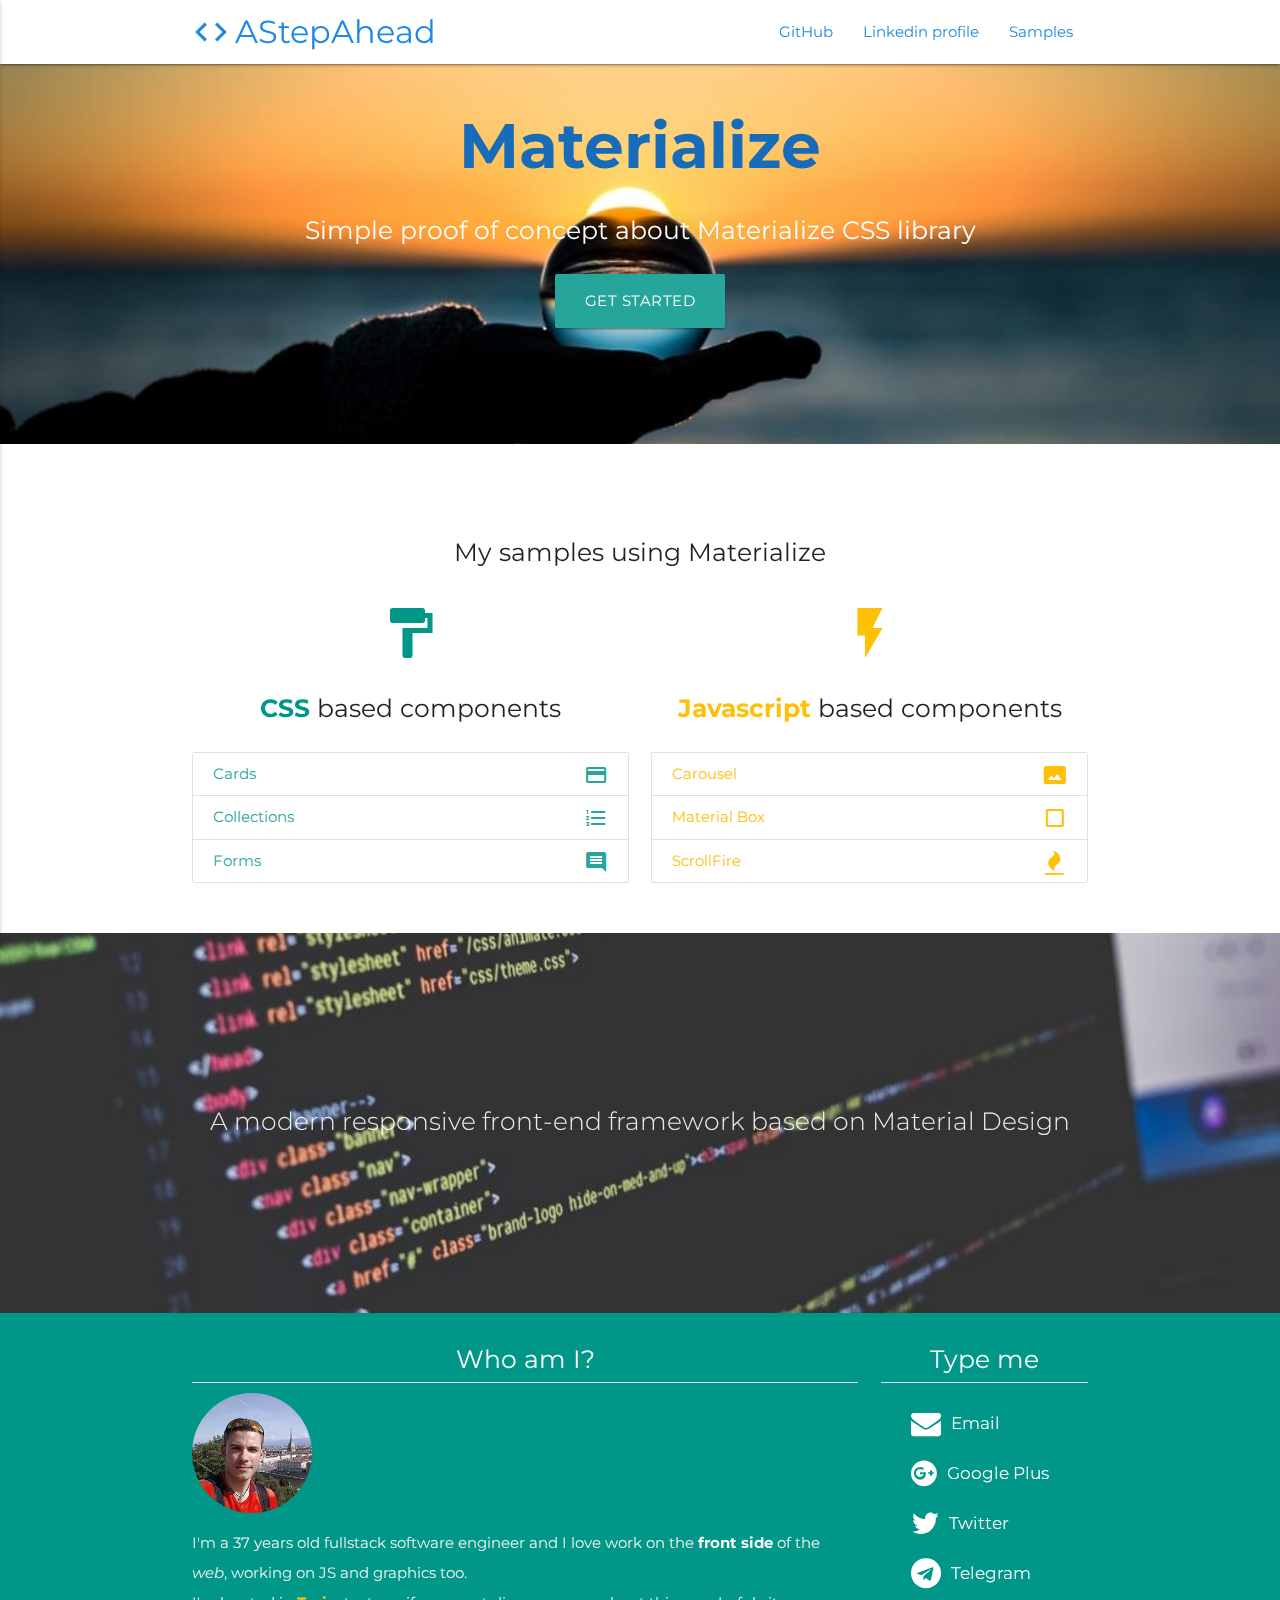
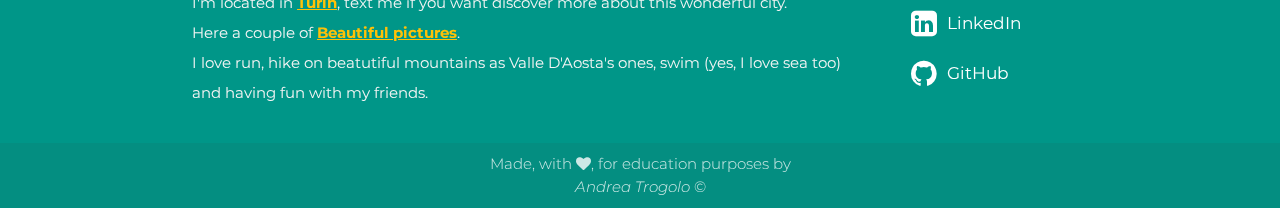
==== index.html @ afcf5736 "Added new version of Google Analytics and added event tracking" ====
<!DOCTYPE html>
<html lang="it">

<head>
  <meta http-equiv="Content-Type" content="text/html; charset=UTF-8" />
  <meta name="viewport" content="width=device-width, initial-scale=1" />
  <meta name="description" content="Simple POC about Materialize CSS library" />
  <meta name="robots" content="index,follow">
  <title>Materialize</title>

  <!-- Favicons -->
  <link rel="apple-touch-icon" sizes="180x180" href="/Materialize/favicons/apple-touch-icon.png?v=2">
  <link rel="icon" type="image/png" sizes="32x32" href="/Materialize/favicons/favicon-32x32.png?v=2">
  <link rel="icon" type="image/png" sizes="16x16" href="/Materialize/favicons/favicon-16x16.png?v=2">
  <link rel="manifest" href="/Materialize/favicons/manifest.json?v=2">
  <link rel="shortcut icon" href="/Materialize/favicons/favicon.ico?v=2">
  <meta name="apple-mobile-web-app-title" content="Materialize">
  <meta name="application-name" content="Materialize">
  <meta name="msapplication-config" content="/Materialize/favicons/browserconfig.xml?v=2">
  <meta name="theme-color" content="#25a69a">

  <!-- Facebook Open Graph -->
  <meta property="og:url" content="https://atrogolo.github.io/Materialize/" />
  <meta property="og:title" content="Materialize" />
  <meta property="og:image" content="https://atrogolo.github.io/Materialize/css/backgrounds/bg_sunrise_crop.jpg" />
  <meta property="og:description" content="Simple POC about Materialize CSS library" />

  <!-- CSS  -->
  <link href="https://fonts.googleapis.com/icon?family=Material+Icons" rel="stylesheet">
  <link href="css/materialize.min.css" type="text/css" rel="stylesheet" media="screen,projection" />
  <link href="css/my_style.css" type="text/css" rel="stylesheet" media="screen,projection" />

  <!-- Custom Font Awesome stylesheet -->
  <link href="css/my_fontawesome.min.css" type="text/css" rel="stylesheet" media="screen,projection" />

  <!-- Montserrat font -->
  <link href="https://fonts.googleapis.com/css?family=Montserrat" rel="stylesheet">
</head>

<body>
  <!-- Barra di navigazione (anche per Mobile) -->
  <div class="navbar-fixed">
    <nav class="white" role="navigation">
      <div class="nav-wrapper container">
        <a id="logo-container" href="index.html#" class="brand-logo">
          <i class="material-icons hide-on-med-and-down">code</i>
          AStepAhead</a>
        <ul class="right hide-on-med-and-down">
          <li><a href="https://github.com/ATrogolo" target="_blank">GitHub</a></li>
          <li><a href="https://www.linkedin.com/in/andreatrogolo/" target="_blank">Linkedin profile</a></li>
          <li><a href="#details-anchor">Samples</a></li>
        </ul>

        <ul id="nav-mobile" class="side-nav">
          <li>
            <div class="user-view">
              <div class="background"></div>
            </div>
          </li>
          <li><a href="index.html#"><i class="material-icons">home</i>Home</a></li>
          <li><a href="https://github.com/ATrogolo" target="_blank">
            <i class="material-icons">code</i>GitHub</a></li>
          <li><a href="https://www.linkedin.com/in/andreatrogolo/" target="_blank">
            <i class="material-icons">person</i>Linkedin profile</a></li>
          <li>
            <div class="divider"></div>
          </li>
          <li><a class="subheader">Samples</a></li>
          <li><a href="samples/cards.html"><i class="material-icons">credit_card</i>Cards</a></li>
          <li><a href="samples/collections.html"><i class="material-icons">format_list_numbered</i>Collections</a></li>
          <li><a href="samples/forms.html"><i class="material-icons">insert_comment</i>Forms</a></li>
          <li>
            <div class="divider"></div>
          </li>
          <li><a href="samples/carousel.html"><i class="material-icons">photo_size_select_actual</i>Carousel</a></li>
          <li><a href="samples/materialbox.html"><i class="material-icons">check_box_outline_blank</i>MaterialBox</a></li>
          <li><a href="samples/scrollfire.html"><i class="fa fa-fire" aria-hidden="true"></i>Scrollfire</a></li>
        </ul>
        <a href="index.html#" data-activates="nav-mobile" class="button-collapse">
          <i class="material-icons">menu</i>
        </a>
      </div>
    </nav>
  </div>

  <div class="parallax-container">
    <div class="section no-pad-bot">
      <div class="container">
        <h1 class="header center title">Materialize</h1>
        <div class="row center">
          <h5 class="header col s12 white-text">Simple proof of concept about Materialize CSS library</h5>
        </div>
        <div class="row center">
          <a href="#details-anchor" id="get-started-button" class="btn-large waves-effect waves-light teal lighten-1">Get Started</a>
        </div>
        <br>
        <br>
      </div>
    </div>
    <div class="parallax">
      <img src="css/backgrounds/bg_sunrise_crop.jpg" alt="Background for nav">
    </div>
  </div>

  <div class="container">
    <div id="samples-section" class="section">
      <div id="details-anchor"></div>

      <div class="row">
        <h5 class="center-align">My samples using Materialize</h5>
        <div class="col s12 m6">
          <div class="css-block">
            <h2 class="center teal-text"><i class="material-icons medium">format_paint</i></h2>
            <h5 class="center">
              <span class="teal-text">CSS&nbsp;</span>based components
            </h5>

            <div class="collection">
              <a href="samples/cards.html" class="collection-item">Cards<div class="secondary-content"><i class="material-icons">credit_card</i></div></a>
              <a href="samples/collections.html" class="collection-item">Collections<div class="secondary-content"><i class="material-icons">format_list_numbered</i></div></a>
              <a href="samples/forms.html" class="collection-item">Forms<div class="secondary-content"><i class="material-icons">insert_comment</i></div></a>
            </div>
          </div>
        </div>

        <div class="col s12 m6">
          <div class="javascript-block">
            <h2 class="center amber-text"><i class="material-icons medium">flash_on</i></h2>
            <h5 class="center">
              <span class="amber-text">Javascript&nbsp;</span>based components
            </h5>

            <div class="collection">
              <a href="samples/carousel.html" class="collection-item">Carousel<div class="secondary-content"><i class="material-icons">photo_size_select_actual</i></div></a>
              <a href="samples/materialbox.html" class="collection-item">Material Box<div class="secondary-content"><i class="material-icons">check_box_outline_blank</i></div></a>
              <a href="samples/scrollfire.html" class="collection-item">ScrollFire<div class="secondary-content"><i class="fa fa-fire" aria-hidden="true"></i></div></a>
            </div>
          </div>
        </div>
      </div>
    </div>
  </div>

  <div class="parallax-container valign-wrapper">
    <div class="section no-pad-bot">
      <div class="container">
        <div class="row center">
          <h5 class="header col s12 light">A modern responsive front-end framework based on Material Design</h5>
        </div>
      </div>
    </div>
    <div class="parallax">
      <img src="css/backgrounds/bg_middle_crop.jpg" alt="Background for middle section">
    </div>
  </div>

  <footer class="page-footer teal">
    <div class="container">
      <div class="row">
        <div class="whoami col s12 m9">
          <h5 class="white-text center">Who am I?</h5>
          <div class="divider"></div>
          <div class="circle my-picture"></div>
          <p class="grey-text text-lighten-4">I'm a
            <span id="yearsold"></span> years old fullstack software engineer and I love work on the <b>front side</b> of the <i>web</i>, working on JS and graphics too.
            <br> I'm located in <a href="https://www.google.it/maps/place/Torino+TO/@45.0702388,7.6000492,12z" target="_blank" class="amber-text">Turin</a>, text me if you want discover more about this wonderful city.
            <br>Here a couple of <a href="https://valeriominatoph.jimdo.com/fotografie-disponibili-torino/" target="_blank" class="amber-text">Beautiful pictures</a>.
            <br>I love run, hike on beatutiful mountains as Valle D'Aosta's ones, swim (yes, I love sea too) and having fun with my friends.
          </p>
        </div>
        <div class="contacts col s12 m3">
          <h5 class="white-text center">Type me</h5>
          <div class="divider"></div>
          <ul>
            <li>
              <a class="white-text" href="mailto:trogolo.andrea@gmail.com">
              <i class="fa fa-envelope small" aria-hidden="true"></i>
              <span>Email</span>
            </a>
            </li>
            <li>
              <a class="white-text" href="https://plus.google.com/111814868093801733562" target="_blank">
              <i class="fa fa-google-plus small" aria-hidden="true"></i>
              <span>Google Plus</span>
            </a>
            </li>
            <li>
              <a class="white-text" href="https://twitter.com/atrogolo88" target="_blank">
              <i class="fa fa-twitter small" aria-hidden="true"></i>
              <span>Twitter</span>
            </a>
            </li>
            <li>
              <a class="white-text" href="https://telegram.me/ATrogolo88" target="_blank">
              <i class="fa fa-telegram small" aria-hidden="true"></i>
              <span>Telegram</span>
            </a>
            </li>
            <li>
              <a class="white-text" href="https://www.linkedin.com/in/andreatrogolo/" target="_blank">
              <i class="fa fa-linkedin small" aria-hidden="true"></i>
              <span>LinkedIn</span>
            </a>
            </li>
            <li>
              <a class="white-text" href="https://github.com/ATrogolo" target="_blank">
              <i class="fa fa-github small" aria-hidden="true"></i>
              <span>GitHub</span>
            </a>
            </li>
          </ul>
        </div>
      </div>
    </div>
    <div class="footer-copyright">
      <div class="container center-align">
        Made, with <i class="fa fa-heart" aria-hidden="true"></i>, for education purposes by
        <br><i>Andrea Trogolo</i> &copy;
      </div>
    </div>
  </footer>

  <!--  Scripts-->
  <script src="https://code.jquery.com/jquery-2.1.1.min.js"></script>
  <script src="js/materialize.js"></script>

  <!-- Google Analytics -->
  <script>
    (function(i, s, o, g, r, a, m) {
      i['GoogleAnalyticsObject'] = r;
      i[r] = i[r] || function() {
        (i[r].q = i[r].q || []).push(arguments)
      }, i[r].l = 1 * new Date();
      a = s.createElement(o),
        m = s.getElementsByTagName(o)[0];
      a.async = 1;
      a.src = g;
      m.parentNode.insertBefore(a, m)
    })(window, document, 'script', 'https://www.google-analytics.com/analytics.js', 'ga');
    ga('create', 'UA-111892594-1', 'auto');
    ga('send', 'pageview');
  </script>
  <!-- End of Google Analytics -->

  <script src="js/init.js"></script>
</body>

</html>
---- css/my_style.css ----
/* Custom Stylesheet */


/**
 * Use this file to override Materialize files so you can update
 * the core Materialize files in the future
 *
 * Made By MaterializeCSS.com
 */

body {
  font-family: 'Montserrat', sans-serif;
}

#logo-container i {
  font-size: 2.5rem;
  margin-right: 5px;
}

#nav-mobile .user-view {
  height: 10rem;
}

#nav-mobile .user-view .background {
  background: url('backgrounds/bg_sunrise_crop.jpg');
  background-size: cover;
  background-position-y: 60%;
}

nav ul a,
nav .brand-logo {
  color: #1e88e5;
}

p {
  line-height: 2rem;
}

.button-collapse {
  color: #1e88e5;
  margin: 0 5px 0 0;
}

#details-anchor {
  margin-bottom: 80px;
}

.parallax-container .header.title {
  color: #176bb9;
  font-weight: bold;
}

#samples-section h5 span {
  font-weight: bold;
}

#samples-section .collection {
  margin-top: 2rem;
}

#samples-section .collection i {
  vertical-align: middle;
}


#samples-section .javascript-block>.collection * {
  color: #ffc107 !important;
  /* Amber */
}

#samples-section .javascript-block .fa-fire {
  font-size: 24px;
  margin-right: 3px;
}

.parallax-container {
  min-height: 380px;
  line-height: 0;
  height: auto;
  color: rgba(255, 255, 255, .9);
}

.parallax-container .section {
  width: 100%;
}

















/* @media only screen and (max-width: 992px) {
  .parallax-container .section {
    position: absolute;
    top: 40%;
  }
  #index-banner .section {
    top: 10%;
  }
} */

@media only screen and (max-width: 600px) {
  #index-banner .section {
    top: 0;
  }
}

.icon-block {
  padding: 0 15px;
}

.icon-block .material-icons {
  font-size: inherit;
}

.icon-block h5 {
  display: flex;
  justify-content: center;
  align-items: center;
  min-height: 70px;
}

footer.page-footer {
  margin: 0;
}

#sidenav-overlay {
  z-index: 1;
}

footer .whoami a {
  font-weight: bold;
  text-decoration: underline;
}

footer .whoami .my-picture {
  background: url("backgrounds/me.jpg");
  background-size: 110%;
  background-repeat: no-repeat;
  height: 120px;
  width: 120px;
  margin: 10px 0;
}

footer .contacts li {
  padding: 10px 0;
}

footer .contacts ul {
  padding-left: 2em;
}

footer .contacts li a {
  display: flex;
  justify-content: flex-start;
  align-items: center;
  font-size: 1.1rem;
}

footer .contacts li .material-icons {
  vertical-align: middle;
}

footer .contacts li span {
  padding-left: 10px;
}

















/* Common to pages */

.samples h2 {
  color: #1e88e5;
}

.samples .divider {
  margin: 2em 0px;
}


















/* Cards page */

#cards-page ul>li {
  opacity: 0;
}

#cards-page .card-image .image {
  height: 15em;
  background-image: url('../css/backgrounds/background1.jpg');
  background-size: cover;
  background-repeat: no-repeat;
}

#cards-page #tabs-card .image {
  height: 20em;
  background-size: contain;
  background-position-x: 50%;
}

#cards-page #tabs-card #colosseum-image .image {
  background-image: url('../css/backgrounds/cards_colosseum.jpg');
}

#cards-page #tabs-card #vespa-image .image {
  background-image: url('../css/backgrounds/cards_vespa.jpg');
}

#cards-page #tabs-card #founder-image .image {
  background-image: url('../css/backgrounds/cards_ascanio.jpg');
}

#cards-page #tabs-card li a {
  color: #ffc107 !important;
}

#cards-page #tabs-card .indicator {
  background-color: #ffc107 !important;
}

#cards-page #tabs-card .card-action {
  padding: 10px;
}

#cards-page #tabs-card .card-action a {
  color: white !important;
  font-weight: bold;
}
















/* Collections page */

#collection-page a.collection-item:not(.active):hover {
  color: white;
  background-color: #4db6ac;
}

#collection-page .collection-item span.title {
  font-weight: bold;
}

#collection-page .colosseum .circle {
  background-image: url('../css/backgrounds/cards_colosseum.jpg');
  background-size: contain;
}

#collection-page .vespa .circle {
  background-image: url('../css/backgrounds/cards_vespa.jpg');
  background-size: cover;
}

#collection-page .italy .circle {
  background-image: url('../css/backgrounds/italy_flag.jpg');
  background-size: cover;
}

















/* Forms page */

#forms-page .input-field i.prefix {
  margin-top: .4em;
}

#forms-page .date-picker,
#forms-page .sex-row,
#forms-page .privacy-row {
  margin: 0;
}

#forms-page .progress-spinner {
  text-align: center;
  padding: 2rem 0;
}















/* Carousel page */

#carousel-page .carousel a>div {
  height: 100%;
  background-size: cover;
}

#carousel-page .carousel-slider {
  margin-bottom: 6rem;
}

#carousel-page .carousel-slider div {
  background-position: center;
}

#carousel-page .carousel .img-1 {
  background-image: url('../css/backgrounds/background1.jpg');
}

#carousel-page .carousel .img-2 {
  background-image: url('../css/backgrounds/background3.jpg');
}

#carousel-page .carousel .img-3 {
  background-position: center;
  background-image: url('../css/backgrounds/bg_sunrise_crop.jpg');
}

#carousel-page .carousel .img-4 {
  background-image: url('../css/backgrounds/cards_colosseum.jpg');
}

#carousel-page .carousel .img-5 {
  background-image: url('../css/backgrounds/cards_vespa.jpg');
}

#carousel-page .carousel .img-6 {
  background-image: url('../css/backgrounds/italy_flag.jpg');
  background-position: 100% 38%;
}

#carousel-page .carousel .indicators>li {
  background-color: darkgrey;
}

#carousel-page .carousel .indicators>li.active {
  background-color: black;
}











/* MaterialBox page */

#materialbox-page .card-image .image {
  opacity: 0;
}

#materialbox-page .card-image .image.colosseum {
  height: 20em;
  background-image: url('../css/backgrounds/cards_colosseum.jpg');
  background-repeat: no-repeat;
  background-size: 100%;
  background-position-y: 50%;
}

#materialbox-page .card-image .image.vespa {
  height: 20em;
  background-image: url('../css/backgrounds/cards_vespa.jpg');
  background-repeat: no-repeat;
  background-size: 100%;
  background-position-y: 50%;
}

#materialbox-page .card-image .image.italy-flag {
  height: 20em;
  background-image: url('../css/backgrounds/italy_flag.jpg');
  background-repeat: no-repeat;
  background-size: 100%;
  background-position-y: 25%;
}









/* ScrollFire page */

#scrollfire-page li .empty {
  height: 500px;
  text-align: center;
  font-size: 2rem;
}

#scrollfire-page .section>ul>li {
  margin-bottom: 20px;
}

#scrollfire-page ul.italians>li {
  opacity: 0;
  font-size: 1.5rem;
}

#scrollfire-page .image.colosseum {
  opacity: 0;
  height: 20em;
  background-image: url('../css/backgrounds/cards_colosseum.jpg');
  background-repeat: no-repeat;
  background-size: 100%;
  background-position-y: 50%;
}
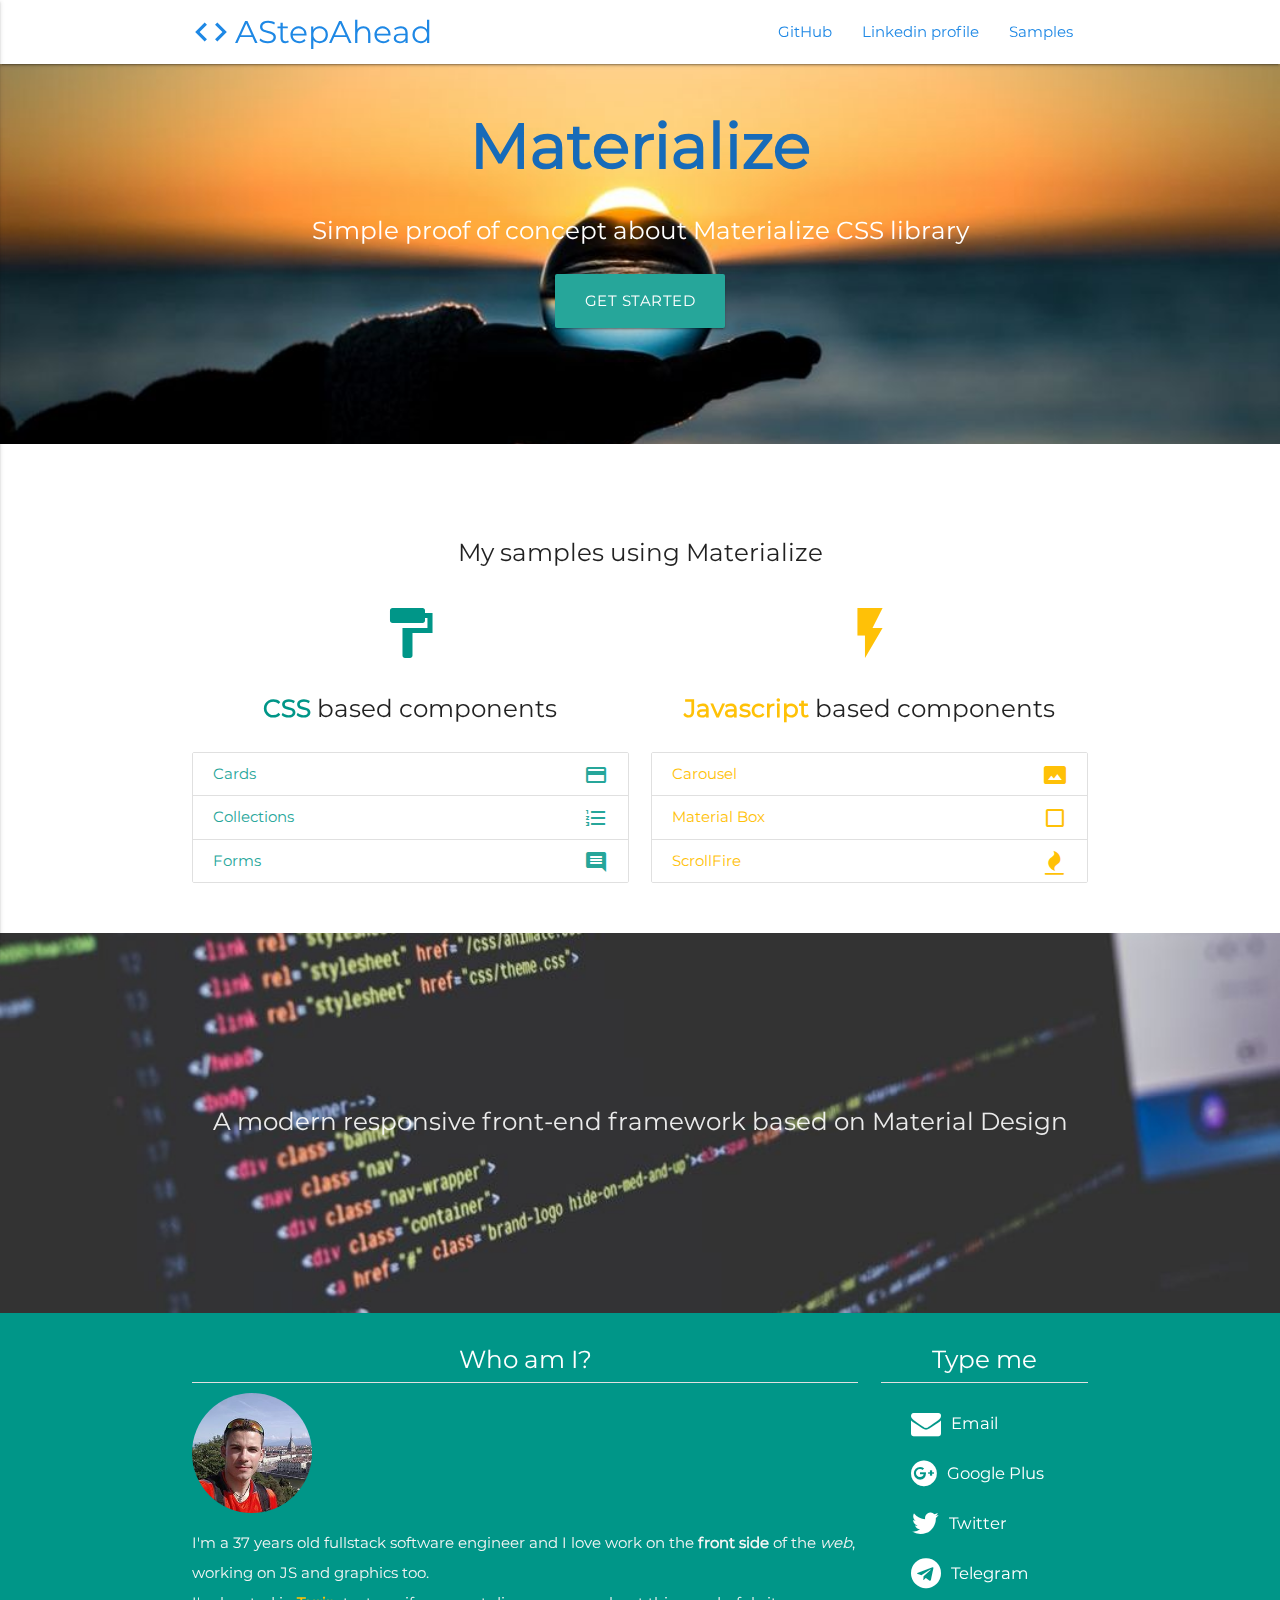
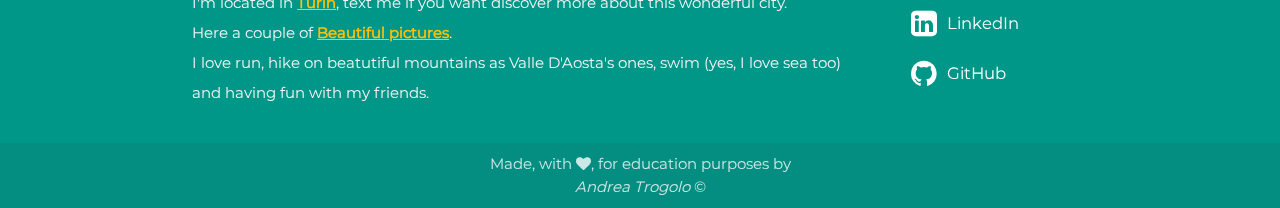
==== commit f0729ed6: "Imported fonts to project" ====
--- a/index.html
+++ b/index.html
@@ -26,15 +26,11 @@
   <meta property="og:description" content="Simple POC about Materialize CSS library" />
 
   <!-- CSS  -->
-  <link href="https://fonts.googleapis.com/icon?family=Material+Icons" rel="stylesheet">
   <link href="css/materialize.min.css" type="text/css" rel="stylesheet" media="screen,projection" />
   <link href="css/my_style.css" type="text/css" rel="stylesheet" media="screen,projection" />
 
   <!-- Custom Font Awesome stylesheet -->
   <link href="css/my_fontawesome.min.css" type="text/css" rel="stylesheet" media="screen,projection" />
-
-  <!-- Montserrat font -->
-  <link href="https://fonts.googleapis.com/css?family=Montserrat" rel="stylesheet">
 </head>
 
 <body>
@@ -222,7 +218,7 @@
 
   <!--  Scripts-->
   <script src="https://code.jquery.com/jquery-2.1.1.min.js"></script>
-  <script src="js/materialize.js"></script>
+  <script src="js/materialize.min.js"></script>
 
   <!-- Google Analytics -->
   <script>
@@ -243,6 +239,22 @@
   <!-- End of Google Analytics -->
 
   <script src="js/init.js"></script>
+
+  <!-- Start Service Worker -->
+  <!-- <script type="text/javascript">
+    if ('serviceWorker' in navigator) {
+      navigator.serviceWorker
+        .register('/Materialize/service-worker.js')
+        .then(function(swReg) {
+          console.log('Service Worker Registered');
+          this.swRegistration = swReg;
+        }).catch(function(error) {
+          console.error('Service Worker Error', error);
+        });
+    } else {
+      console.warn('Service worker is not supported by this browser');
+    }
+  </script> -->
 </body>
 
 </html>--- a/css/my_style.css
+++ b/css/my_style.css
@@ -1,12 +1,43 @@
 /* Custom Stylesheet */
 
-
-/**
- * Use this file to override Materialize files so you can update
- * the core Materialize files in the future
- *
- * Made By MaterializeCSS.com
- */
+/* FONTS */
+
+/* Material Icons */
+@font-face {
+  font-family: 'Material Icons';
+  font-style: normal;
+  font-weight: 400;
+  src: url(fonts/material-icons-v33.woff2) format('woff2');
+}
+
+.material-icons {
+  font-family: 'Material Icons';
+  font-weight: normal;
+  font-style: normal;
+  font-size: 24px;
+  line-height: 1;
+  letter-spacing: normal;
+  text-transform: none;
+  display: inline-block;
+  white-space: nowrap;
+  word-wrap: normal;
+  direction: ltr;
+  -webkit-font-feature-settings: 'liga';
+  -webkit-font-smoothing: antialiased;
+}
+
+
+/* Monserrat Font */
+@font-face {
+  font-family: 'Montserrat';
+  font-style: normal;
+  font-weight: 400;
+  src: local('Montserrat Regular'), local('Montserrat-Regular'), url(fonts/monserrat-v12.woff2) format('woff2');
+  /* unicode-range: U+0000-00FF, U+0131, U+0152-0153, U+02BB-02BC, U+02C6, U+02DA, U+02DC, U+2000-206F, U+2074, U+20AC, U+2122, U+2212, U+2215; */
+}
+
+
+
 
 body {
   font-family: 'Montserrat', sans-serif;
@@ -61,7 +92,6 @@
 #samples-section .collection i {
   vertical-align: middle;
 }
-
 
 #samples-section .javascript-block>.collection * {
   color: #ffc107 !important;
@@ -83,20 +113,6 @@
 .parallax-container .section {
   width: 100%;
 }
-
-
-
-
-
-
-
-
-
-
-
-
-
-
 
 
 
@@ -178,21 +194,7 @@
 
 
 
-
-
-
-
-
-
-
-
-
-
-
-
-
-
-/* Common to pages */
+/* Common to all pages */
 
 .samples h2 {
   color: #1e88e5;
@@ -201,20 +203,6 @@
 .samples .divider {
   margin: 2em 0px;
 }
-
-
-
-
-
-
-
-
-
-
-
-
-
-
 
 
 
@@ -270,18 +258,6 @@
 
 
 
-
-
-
-
-
-
-
-
-
-
-
-
 /* Collections page */
 
 #collection-page a.collection-item:not(.active):hover {
@@ -307,19 +283,6 @@
   background-image: url('../css/backgrounds/italy_flag.jpg');
   background-size: cover;
 }
-
-
-
-
-
-
-
-
-
-
-
-
-
 
 
 
@@ -345,16 +308,6 @@
 
 
 
-
-
-
-
-
-
-
-
-
-
 /* Carousel page */
 
 #carousel-page .carousel a>div {
@@ -407,13 +360,6 @@
 
 
 
-
-
-
-
-
-
-
 /* MaterialBox page */
 
 #materialbox-page .card-image .image {
@@ -443,11 +389,6 @@
   background-size: 100%;
   background-position-y: 25%;
 }
-
-
-
-
-
 
 
 
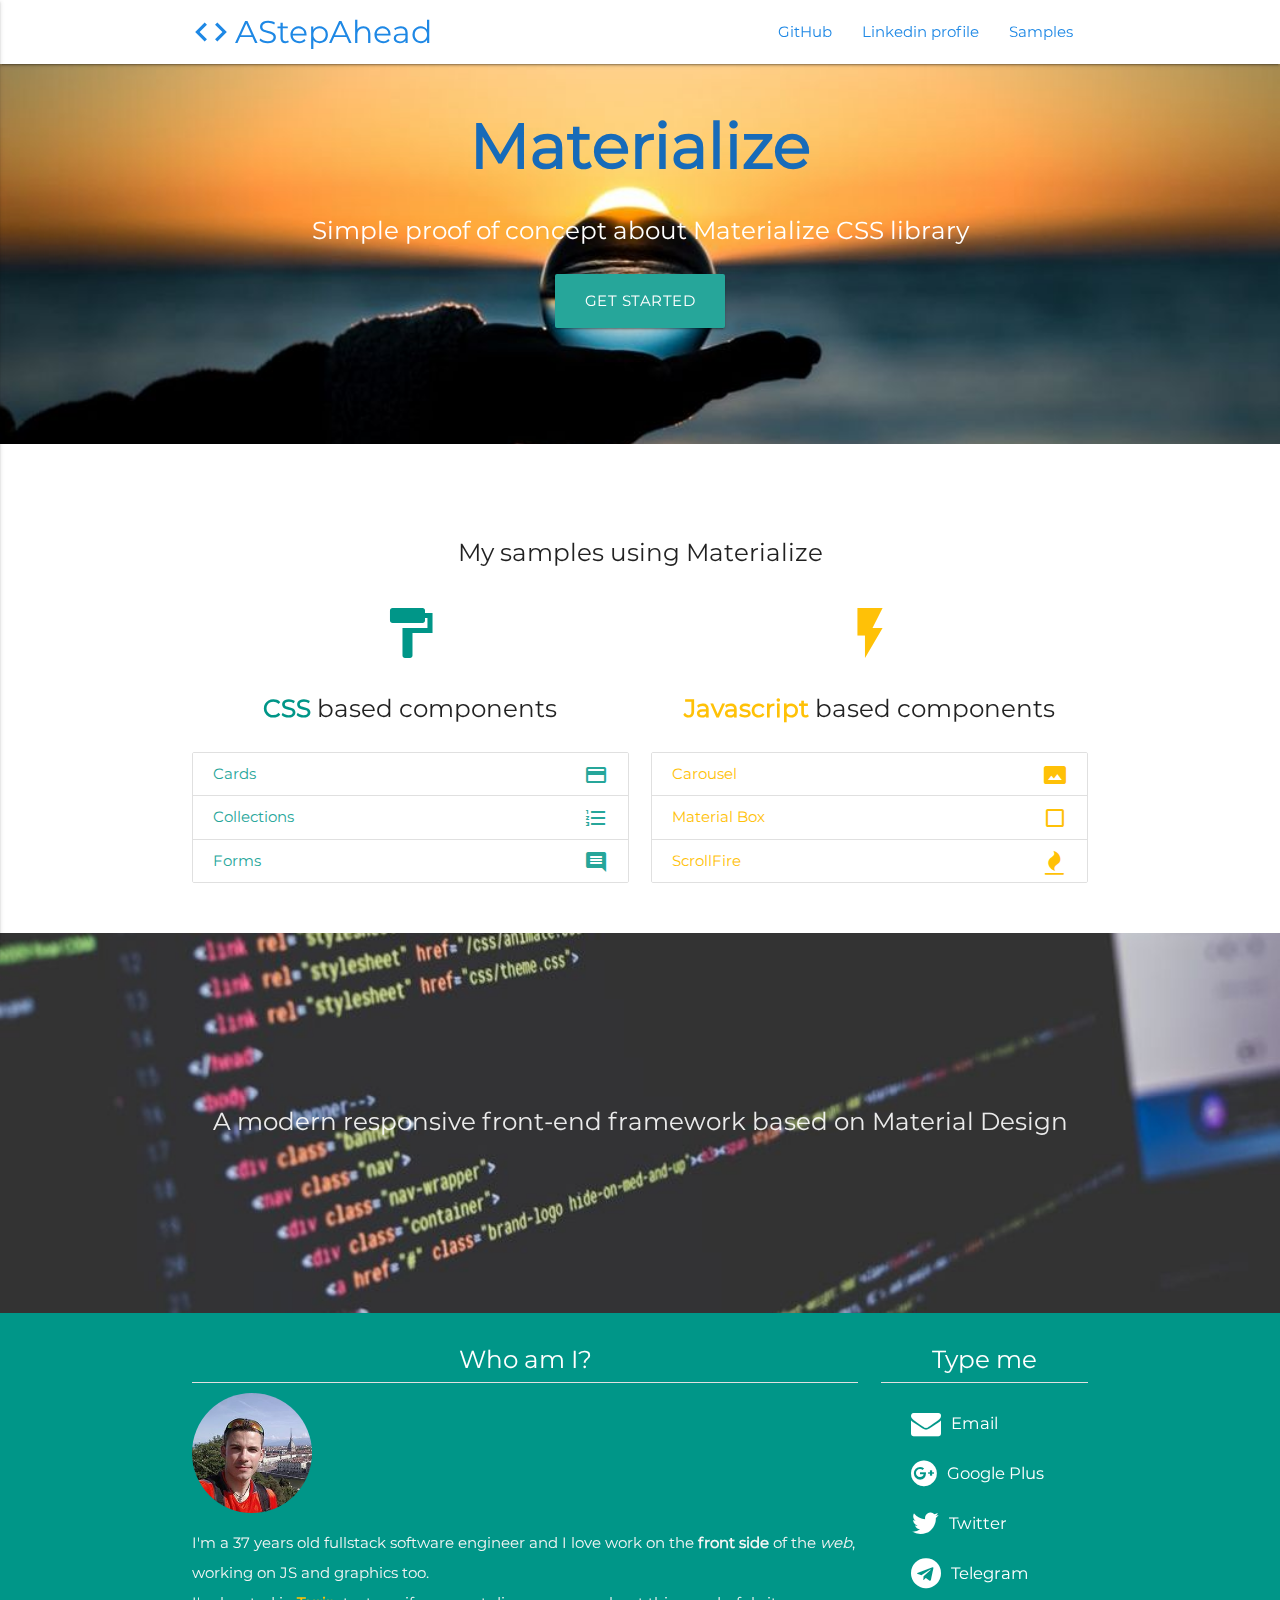
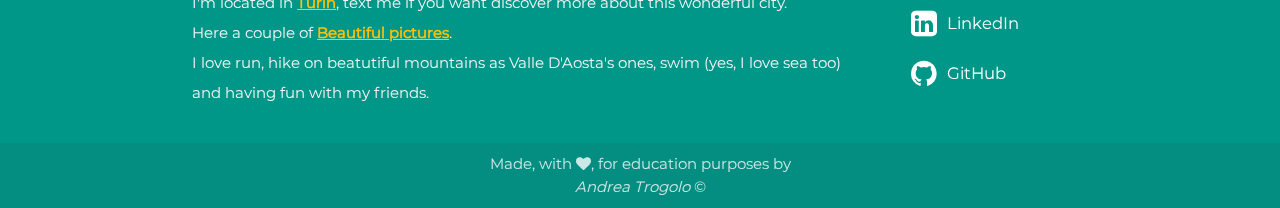
==== commit 724bd6f7: "Updated Service Worker with local fonts" ====
--- a/index.html
+++ b/index.html
@@ -241,7 +241,7 @@
   <script src="js/init.js"></script>
 
   <!-- Start Service Worker -->
-  <!-- <script type="text/javascript">
+  <script type="text/javascript">
     if ('serviceWorker' in navigator) {
       navigator.serviceWorker
         .register('/Materialize/service-worker.js')
@@ -254,7 +254,7 @@
     } else {
       console.warn('Service worker is not supported by this browser');
     }
-  </script> -->
+  </script>
 </body>
 
 </html>--- a/css/my_style.css
+++ b/css/my_style.css
@@ -37,6 +37,7 @@
 }
 
 
+/* CSS */
 
 
 body {
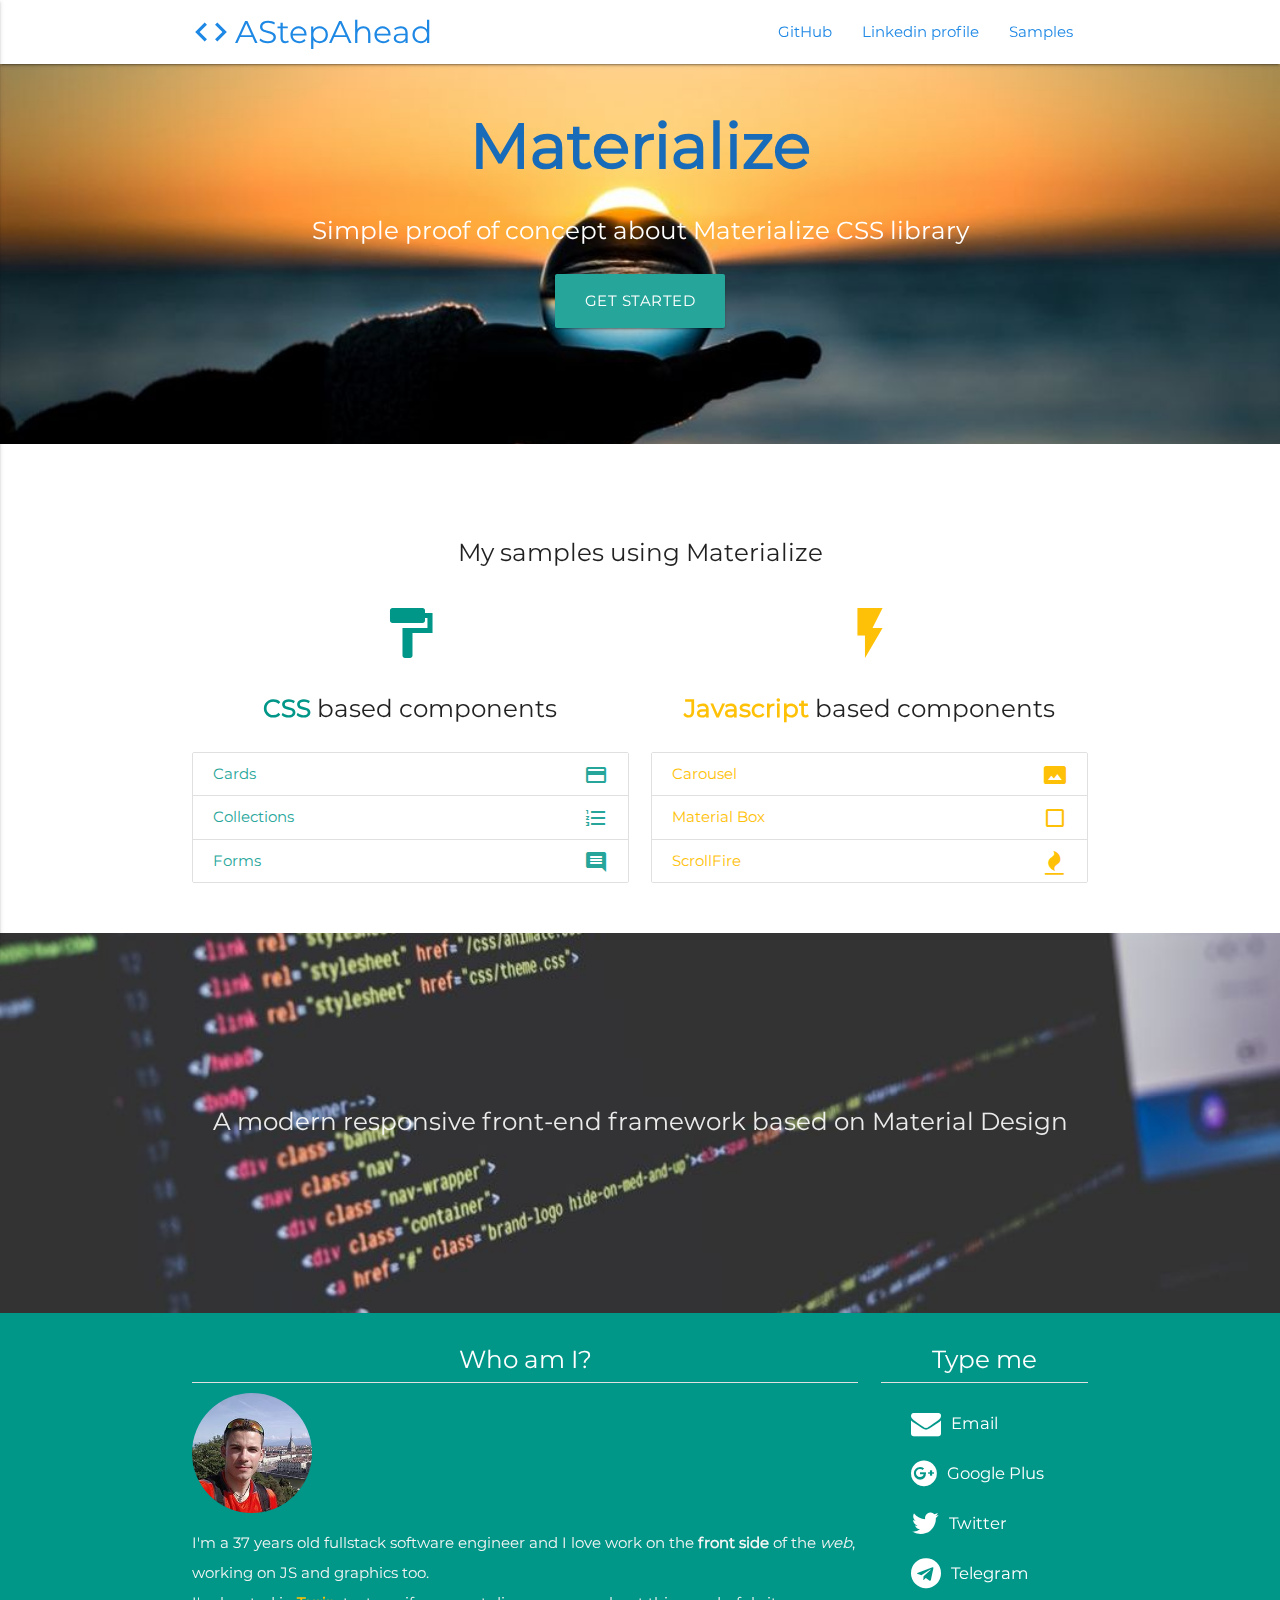
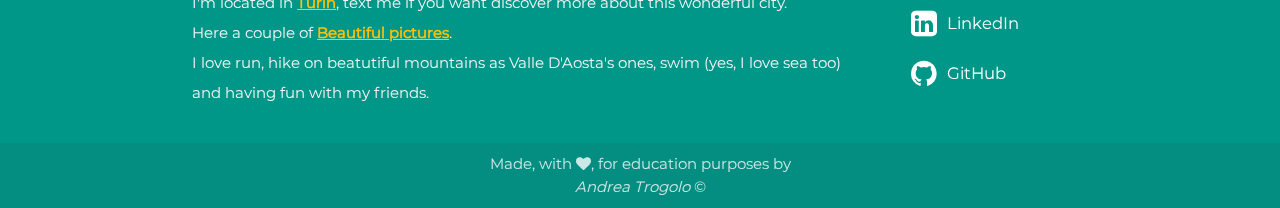
==== commit 00930a1b: "Added rel=noopener to external links" ====
--- a/index.html
+++ b/index.html
@@ -42,8 +42,8 @@
           <i class="material-icons hide-on-med-and-down">code</i>
           AStepAhead</a>
         <ul class="right hide-on-med-and-down">
-          <li><a href="https://github.com/ATrogolo" target="_blank">GitHub</a></li>
-          <li><a href="https://www.linkedin.com/in/andreatrogolo/" target="_blank">Linkedin profile</a></li>
+          <li><a href="https://github.com/ATrogolo" target="_blank" rel="noopener">GitHub</a></li>
+          <li><a href="https://www.linkedin.com/in/andreatrogolo/" target="_blank" rel="noopener">Linkedin profile</a></li>
           <li><a href="#details-anchor">Samples</a></li>
         </ul>
 
@@ -54,9 +54,9 @@
             </div>
           </li>
           <li><a href="index.html#"><i class="material-icons">home</i>Home</a></li>
-          <li><a href="https://github.com/ATrogolo" target="_blank">
+          <li><a href="https://github.com/ATrogolo" target="_blank" rel="noopener">
             <i class="material-icons">code</i>GitHub</a></li>
-          <li><a href="https://www.linkedin.com/in/andreatrogolo/" target="_blank">
+          <li><a href="https://www.linkedin.com/in/andreatrogolo/" target="_blank" rel="noopener">
             <i class="material-icons">person</i>Linkedin profile</a></li>
           <li>
             <div class="divider"></div>
@@ -159,8 +159,8 @@
           <div class="circle my-picture"></div>
           <p class="grey-text text-lighten-4">I'm a
             <span id="yearsold"></span> years old fullstack software engineer and I love work on the <b>front side</b> of the <i>web</i>, working on JS and graphics too.
-            <br> I'm located in <a href="https://www.google.it/maps/place/Torino+TO/@45.0702388,7.6000492,12z" target="_blank" class="amber-text">Turin</a>, text me if you want discover more about this wonderful city.
-            <br>Here a couple of <a href="https://valeriominatoph.jimdo.com/fotografie-disponibili-torino/" target="_blank" class="amber-text">Beautiful pictures</a>.
+            <br> I'm located in <a href="https://www.google.it/maps/place/Torino+TO/@45.0702388,7.6000492,12z" target="_blank" rel="noopener" class="amber-text">Turin</a>, text me if you want discover more about this wonderful city.
+            <br>Here a couple of <a href="https://valeriominatoph.jimdo.com/fotografie-disponibili-torino/" target="_blank" rel="noopener" class="amber-text">Beautiful pictures</a>.
             <br>I love run, hike on beatutiful mountains as Valle D'Aosta's ones, swim (yes, I love sea too) and having fun with my friends.
           </p>
         </div>
@@ -175,31 +175,31 @@
             </a>
             </li>
             <li>
-              <a class="white-text" href="https://plus.google.com/111814868093801733562" target="_blank">
+              <a class="white-text" href="https://plus.google.com/111814868093801733562" target="_blank" rel="noopener">
               <i class="fa fa-google-plus small" aria-hidden="true"></i>
               <span>Google Plus</span>
             </a>
             </li>
             <li>
-              <a class="white-text" href="https://twitter.com/atrogolo88" target="_blank">
+              <a class="white-text" href="https://twitter.com/atrogolo88" target="_blank" rel="noopener">
               <i class="fa fa-twitter small" aria-hidden="true"></i>
               <span>Twitter</span>
             </a>
             </li>
             <li>
-              <a class="white-text" href="https://telegram.me/ATrogolo88" target="_blank">
+              <a class="white-text" href="https://telegram.me/ATrogolo88" target="_blank" rel="noopener">
               <i class="fa fa-telegram small" aria-hidden="true"></i>
               <span>Telegram</span>
             </a>
             </li>
             <li>
-              <a class="white-text" href="https://www.linkedin.com/in/andreatrogolo/" target="_blank">
+              <a class="white-text" href="https://www.linkedin.com/in/andreatrogolo/" target="_blank" rel="noopener">
               <i class="fa fa-linkedin small" aria-hidden="true"></i>
               <span>LinkedIn</span>
             </a>
             </li>
             <li>
-              <a class="white-text" href="https://github.com/ATrogolo" target="_blank">
+              <a class="white-text" href="https://github.com/ATrogolo" target="_blank" rel="noopener">
               <i class="fa fa-github small" aria-hidden="true"></i>
               <span>GitHub</span>
             </a>
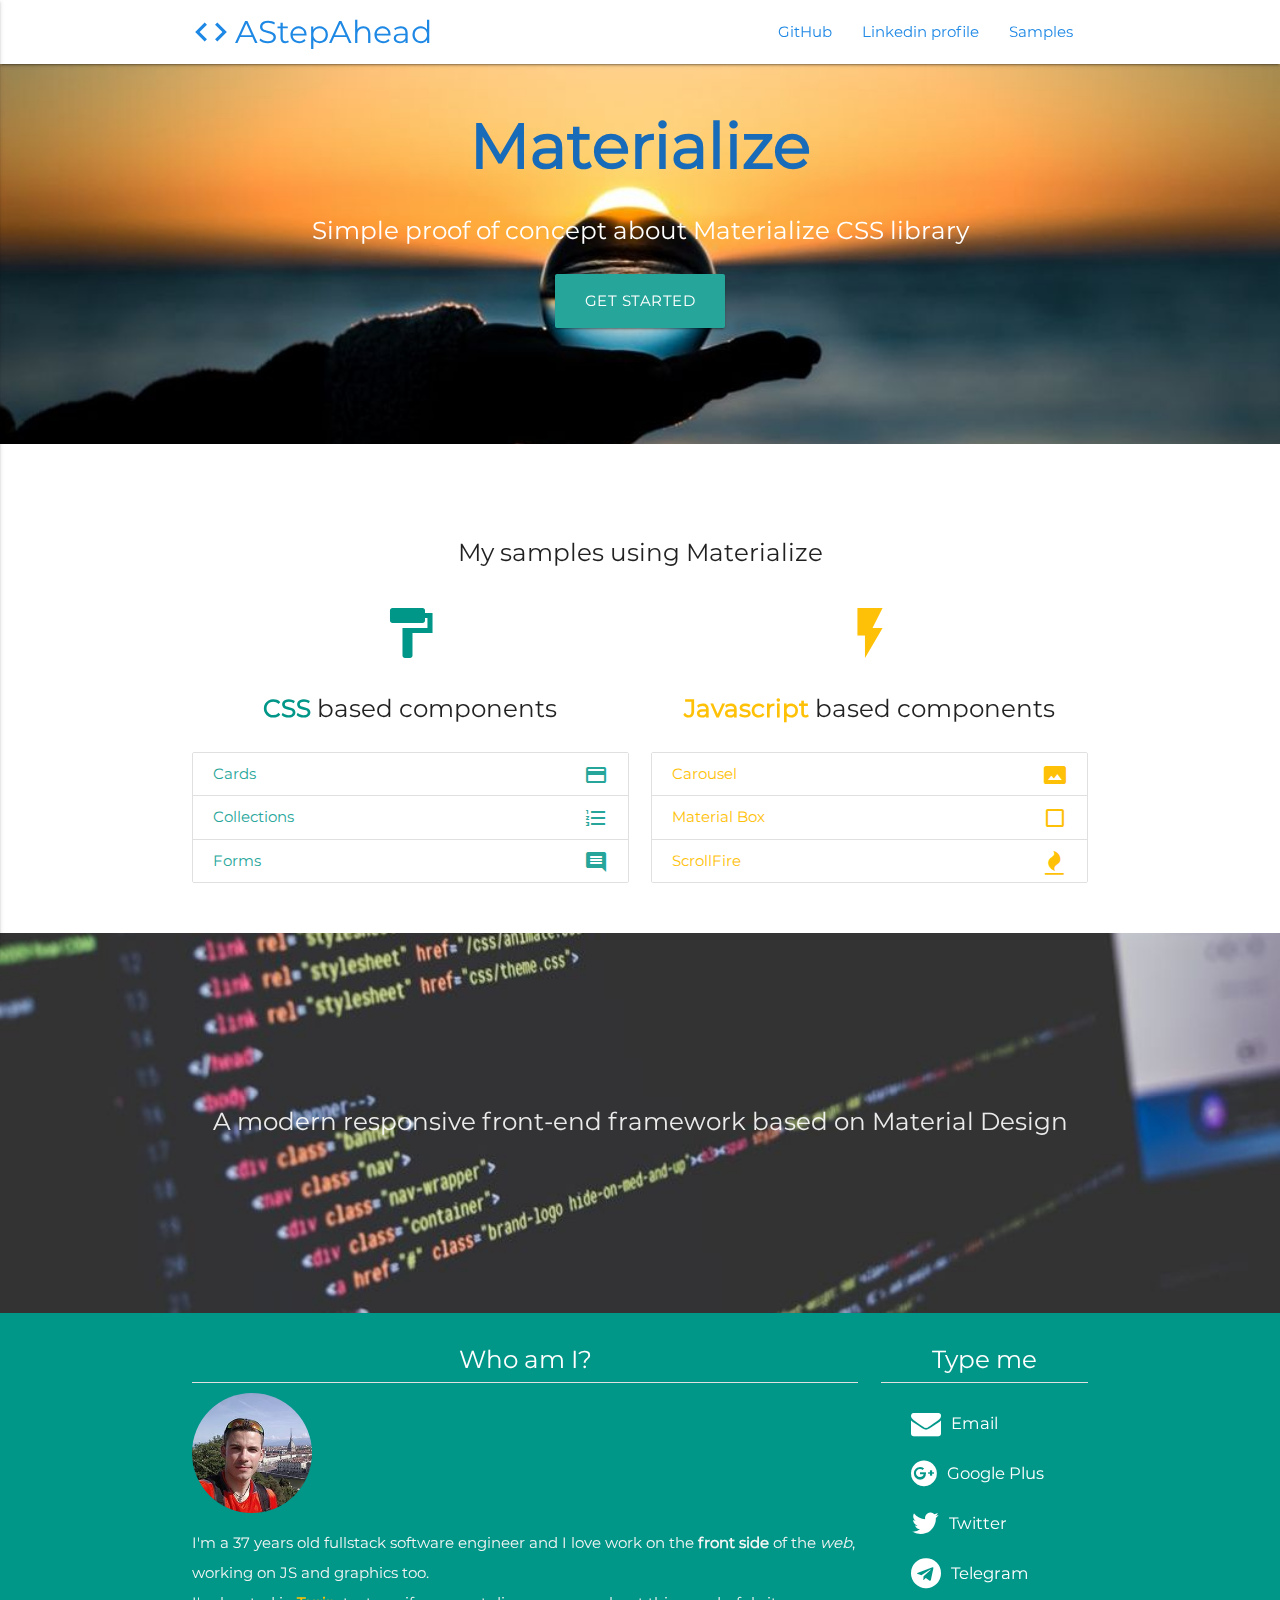
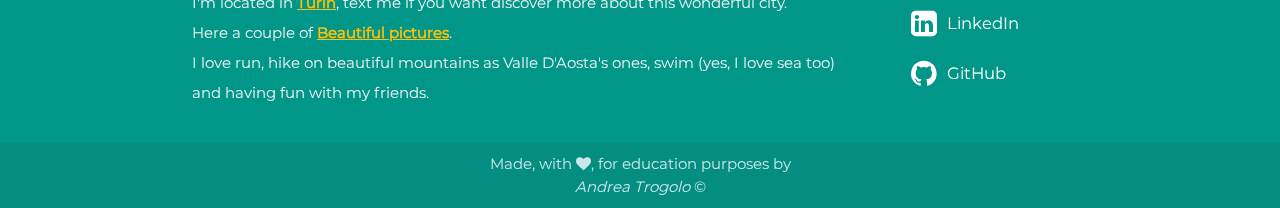
==== commit 7bbf06fa: "Fixed beautiful" ====
--- a/index.html
+++ b/index.html
@@ -161,7 +161,7 @@
             <span id="yearsold"></span> years old fullstack software engineer and I love work on the <b>front side</b> of the <i>web</i>, working on JS and graphics too.
             <br> I'm located in <a href="https://www.google.it/maps/place/Torino+TO/@45.0702388,7.6000492,12z" target="_blank" rel="noopener" class="amber-text">Turin</a>, text me if you want discover more about this wonderful city.
             <br>Here a couple of <a href="https://valeriominatoph.jimdo.com/fotografie-disponibili-torino/" target="_blank" rel="noopener" class="amber-text">Beautiful pictures</a>.
-            <br>I love run, hike on beatutiful mountains as Valle D'Aosta's ones, swim (yes, I love sea too) and having fun with my friends.
+            <br>I love run, hike on beautiful mountains as Valle D'Aosta's ones, swim (yes, I love sea too) and having fun with my friends.
           </p>
         </div>
         <div class="contacts col s12 m3">
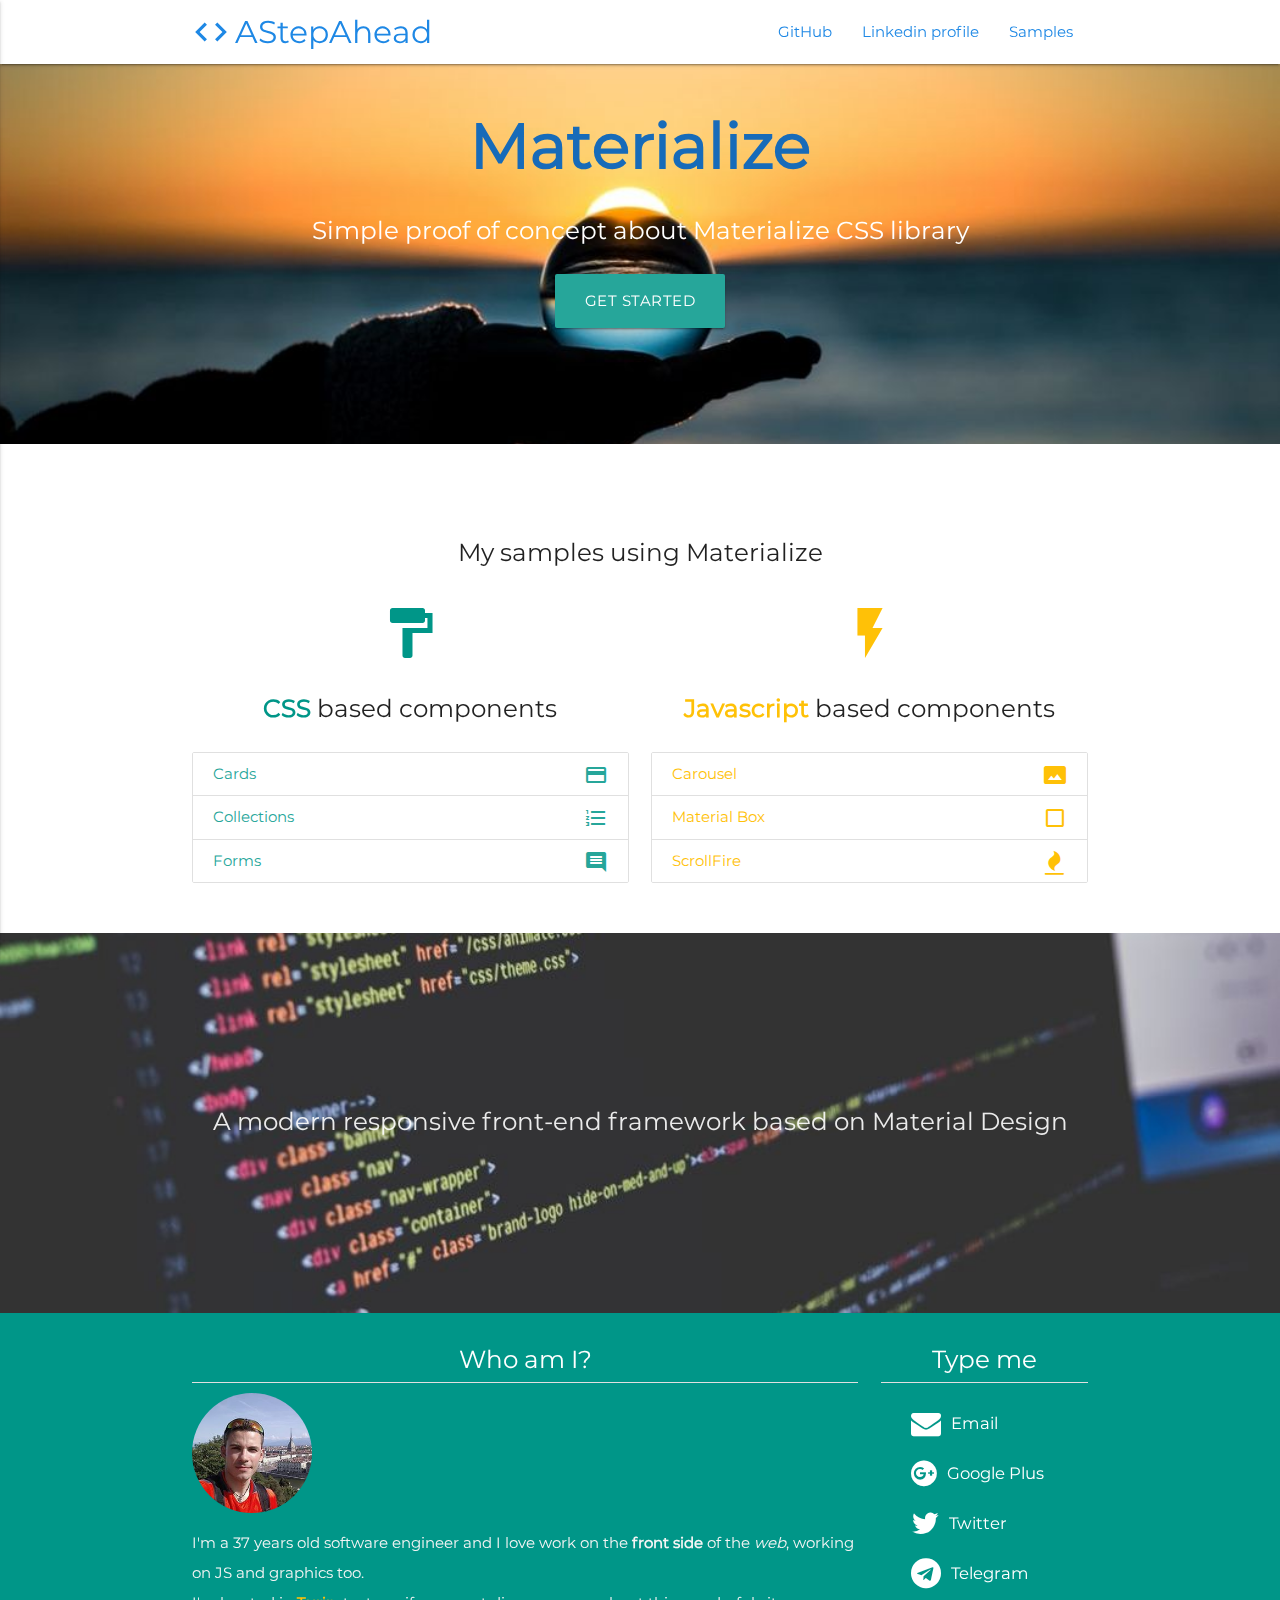
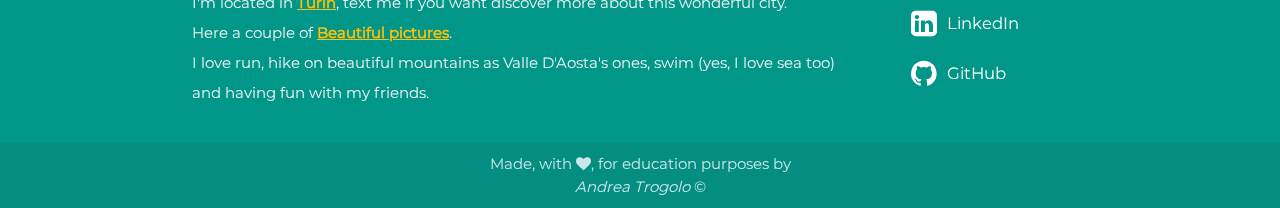
==== commit fba7b3b3: "Removed 'fullstack' from bio" ====
--- a/index.html
+++ b/index.html
@@ -158,7 +158,7 @@
           <div class="divider"></div>
           <div class="circle my-picture"></div>
           <p class="grey-text text-lighten-4">I'm a
-            <span id="yearsold"></span> years old fullstack software engineer and I love work on the <b>front side</b> of the <i>web</i>, working on JS and graphics too.
+            <span id="yearsold"></span> years old software engineer and I love work on the <b>front side</b> of the <i>web</i>, working on JS and graphics too.
             <br> I'm located in <a href="https://www.google.it/maps/place/Torino+TO/@45.0702388,7.6000492,12z" target="_blank" rel="noopener" class="amber-text">Turin</a>, text me if you want discover more about this wonderful city.
             <br>Here a couple of <a href="https://valeriominatoph.jimdo.com/fotografie-disponibili-torino/" target="_blank" rel="noopener" class="amber-text">Beautiful pictures</a>.
             <br>I love run, hike on beautiful mountains as Valle D'Aosta's ones, swim (yes, I love sea too) and having fun with my friends.
